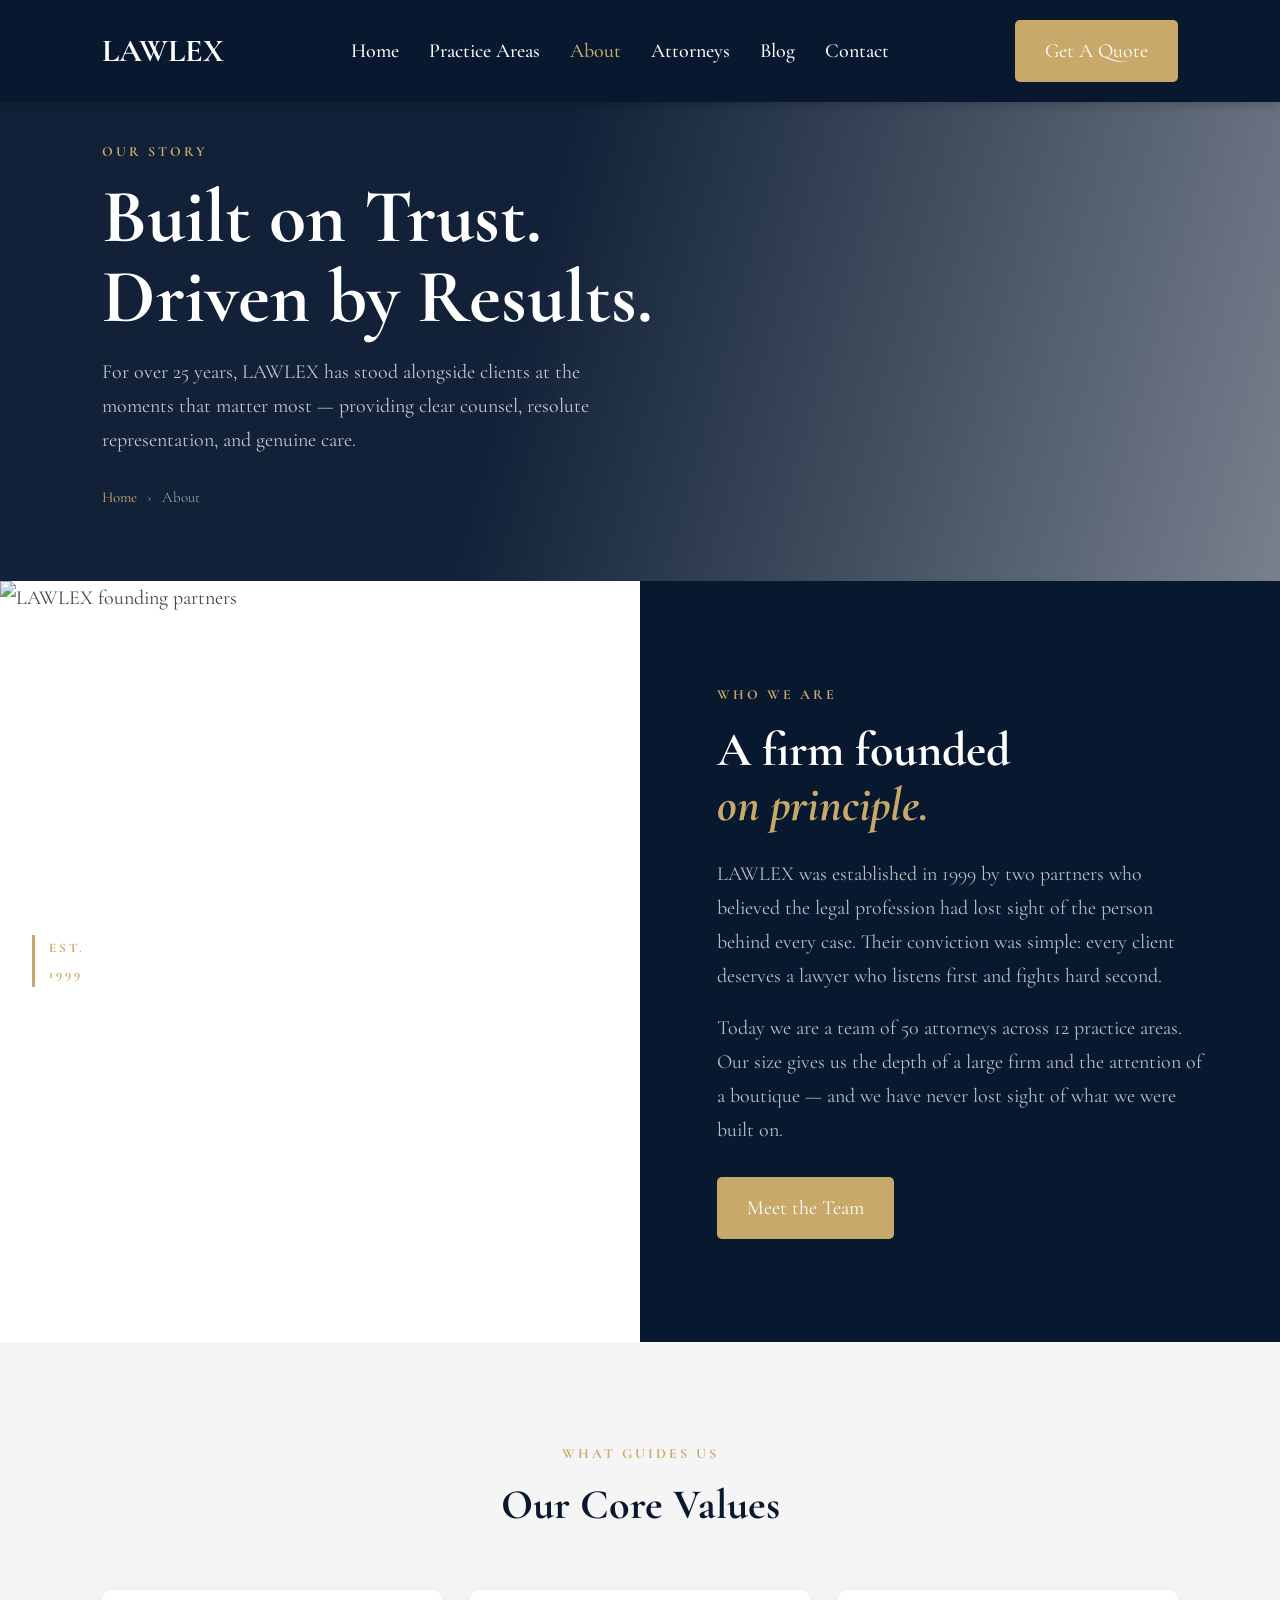
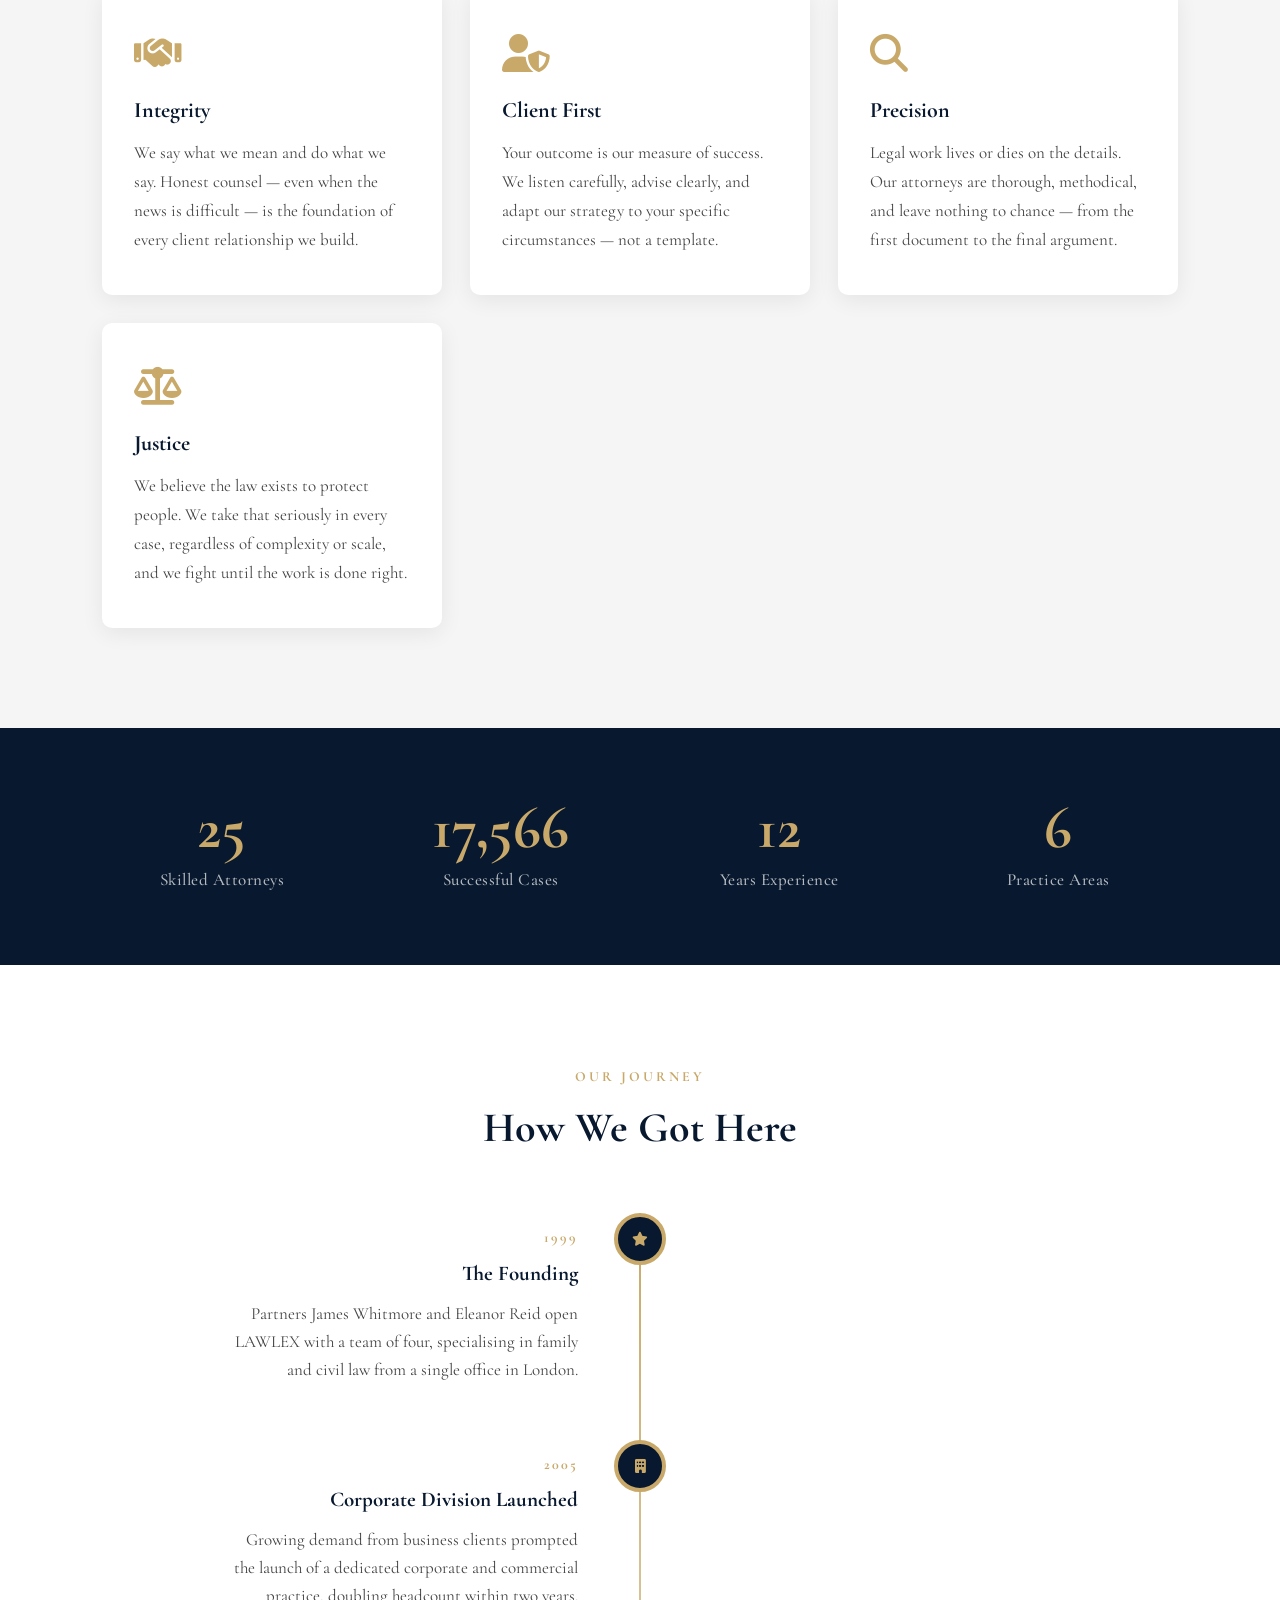
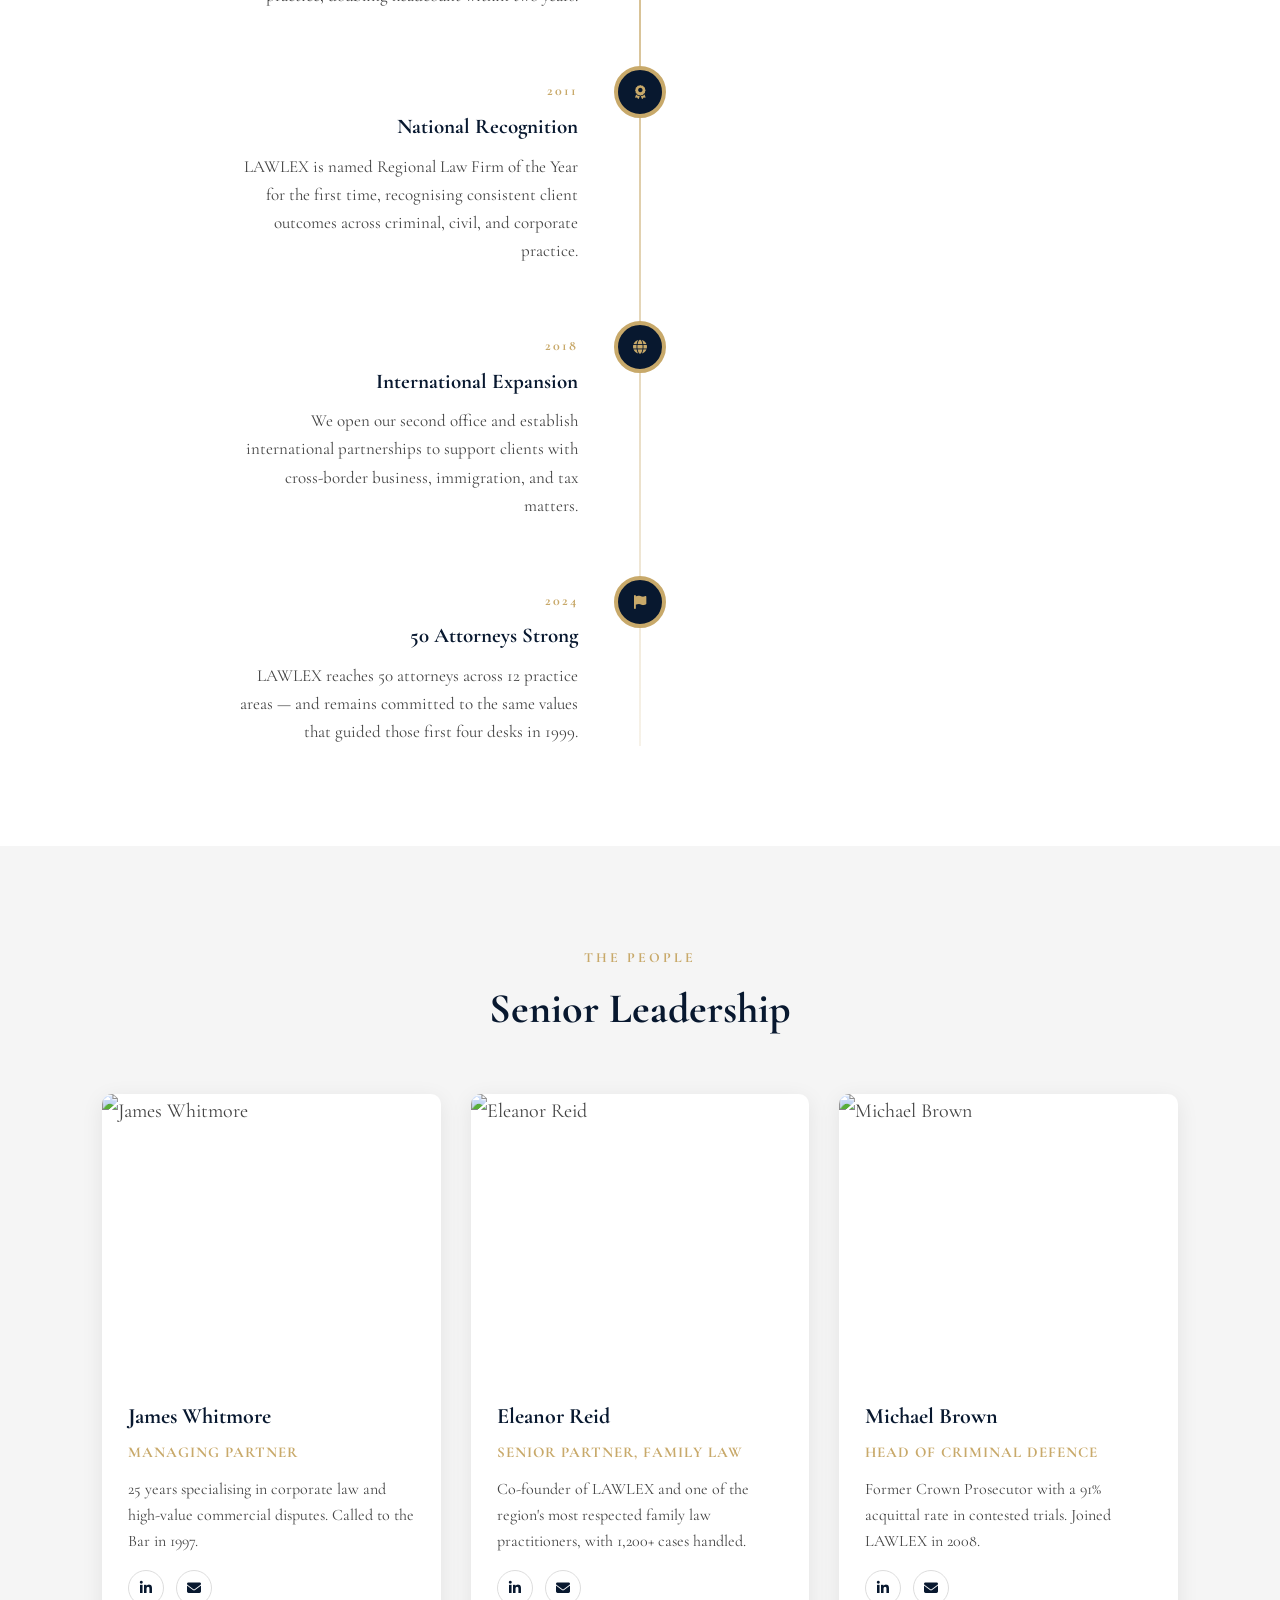
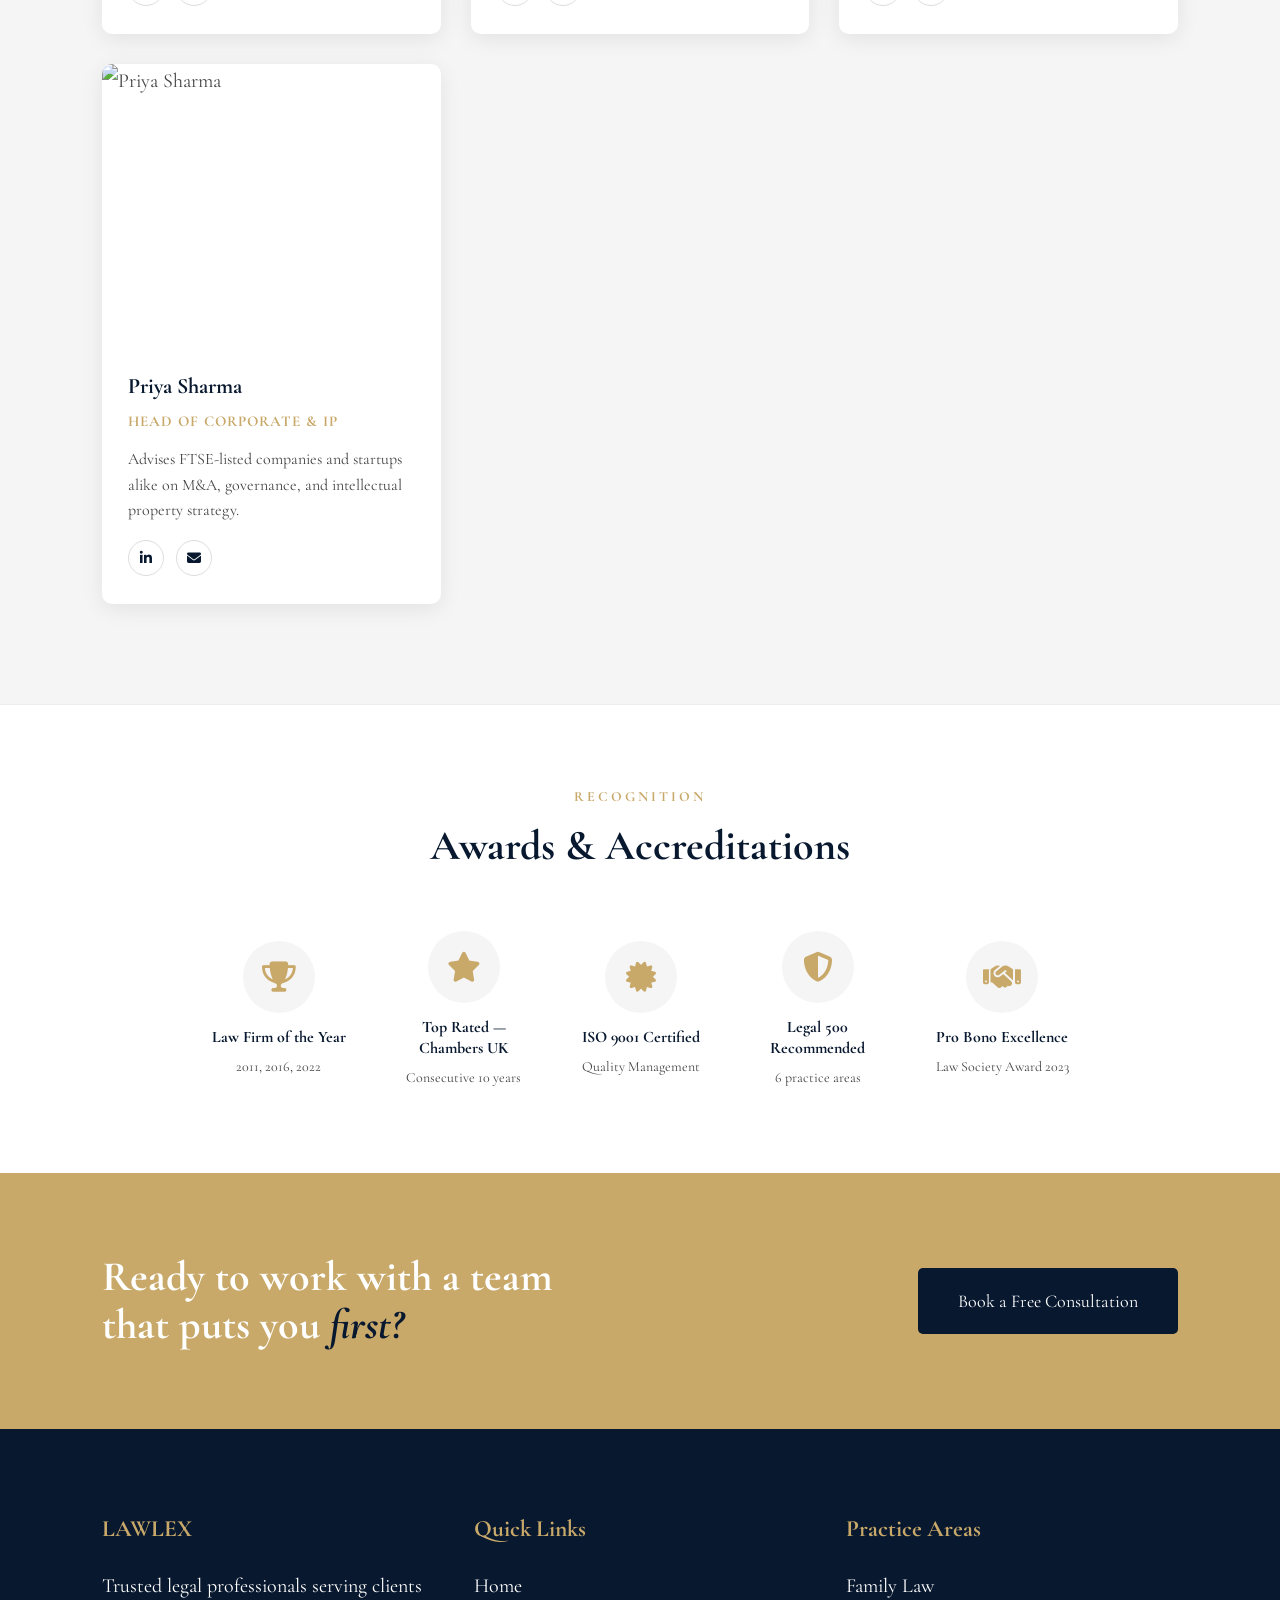
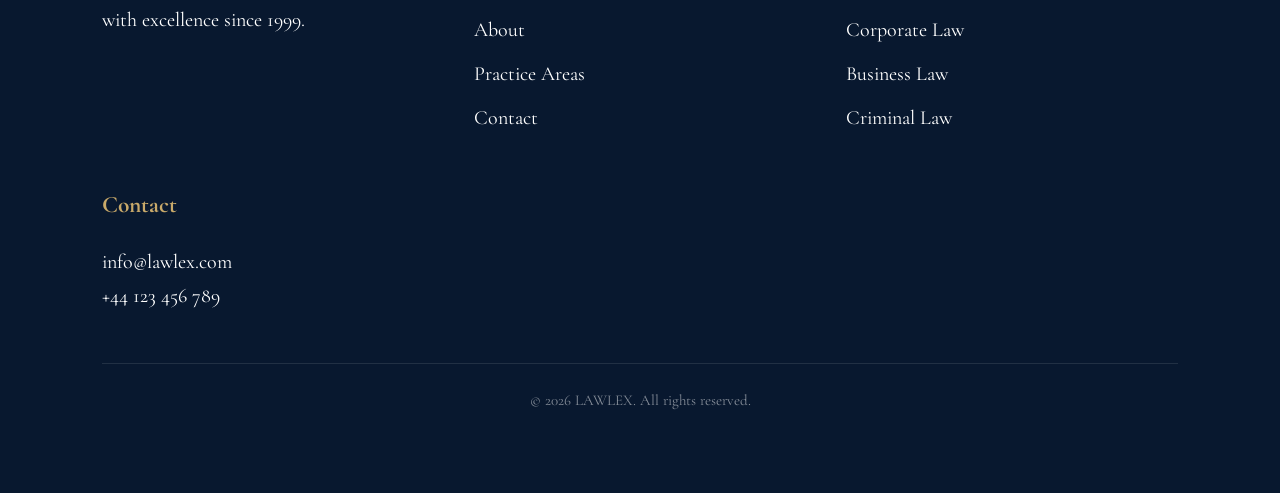
==== about.html @ b6ef8a03 "Add files via upload" ====
<!DOCTYPE html>
<html lang="en">
<head>
<meta charset="UTF-8">
<meta name="viewport" content="width=device-width, initial-scale=1.0">
<title>About Us — LAWLEX</title>
<link rel="stylesheet" href="https://cdnjs.cloudflare.com/ajax/libs/font-awesome/6.5.1/css/all.min.css">
<link href="https://fonts.googleapis.com/css2?family=Cormorant+Garamond:ital,wght@0,400;0,500;0,600;0,700;1,500;1,600;1,700&display=swap" rel="stylesheet">
<style>

/* =========================
ROOT & RESET
========================= */

:root{
--primary:#08182f;
--secondary:#c8a96a;
--white:#ffffff;
--light:#f5f5f5;
--text:#444;
--transition:.3s ease;
}

*{ margin:0; padding:0; box-sizing:border-box; }
html{ scroll-behavior:smooth; }

body{
font-family:'Cormorant Garamond',serif;
line-height:1.7;
color:var(--text);
overflow-x:hidden;
font-size:20px;
}

img{ width:100%; display:block; }
a{ text-decoration:none; }
ul{ list-style:none; }

/* =========================
BUTTON
========================= */

.btn{
display:inline-block;
padding:14px 30px;
background:var(--secondary);
color:white;
border:none;
border-radius:5px;
cursor:pointer;
font:inherit;
transition:var(--transition);
white-space:nowrap;
}
.btn:hover{ background:var(--primary); }

/* =========================
NAVBAR
========================= */

.navbar{
position:fixed;
top:0; left:0;
width:100%;
padding:20px 8%;
display:flex;
justify-content:space-between;
align-items:center;
z-index:100;
background:var(--primary);
box-shadow:0 2px 10px rgba(0,0,0,.2);
transition:padding var(--transition);
}

.logo{ color:white; font-size:32px; font-weight:700; }

.nav-links{ display:flex; gap:30px; }
.nav-links a{ color:white; font-weight:500; transition:var(--transition); }
.nav-links a:hover,
.nav-links a.active{ color:var(--secondary); }

.menu-btn{
display:none;
width:44px; height:44px;
border:1px solid rgba(255,255,255,.35);
border-radius:6px;
background:rgba(255,255,255,.08);
color:var(--white);
cursor:pointer;
font-size:0;
transition:var(--transition);
}
.menu-btn::before{
content:"\f0c9";
font-family:"Font Awesome 6 Free";
font-size:22px; font-weight:900;
}
.menu-btn:hover{ background:var(--secondary); border-color:var(--secondary); }

/* =========================
PAGE HERO
========================= */

.page-hero{
min-height:56vh;
background:
  linear-gradient(105deg, rgba(8,24,47,.96) 42%, rgba(8,24,47,.55) 100%),
  url('https://images.unsplash.com/photo-1505663912202-ac22d4cb3707?auto=format&fit=crop&w=1800&q=80')
  center/cover no-repeat;
display:flex;
align-items:flex-end;
padding:140px 8% 70px;
}

.page-hero-content{ color:white; max-width:680px; }

.kicker{
display:block;
color:var(--secondary);
letter-spacing:3px;
font-weight:700;
font-size:14px;
text-transform:uppercase;
margin-bottom:14px;
}

.page-hero-content h1{
font-size:clamp(44px,7vw,76px);
line-height:1.05;
margin-bottom:18px;
}

.page-hero-content p{
font-size:clamp(17px,2vw,20px);
color:rgba(255,255,255,.75);
max-width:520px;
margin-bottom:28px;
}

.breadcrumb{
display:flex; gap:10px; align-items:center;
font-size:15px; color:rgba(255,255,255,.55);
}
.breadcrumb a{ color:var(--secondary); }

/* =========================
FOUNDING STORY — split layout
========================= */

.story{
display:grid;
grid-template-columns:1fr 1fr;
min-height:600px;
}

.story-image{
position:relative;
overflow:hidden;
}

.story-image img{
width:100%;
height:100%;
object-fit:cover;
display:block;
}

/* The signature element: a vertical gold rule + year stamp on the image */
.story-image::after{
content:"EST.\A 1999";
white-space:pre;
position:absolute;
top:50%;
left:32px;
transform:translateY(-50%);
color:var(--secondary);
font-size:13px;
font-weight:700;
letter-spacing:3px;
text-transform:uppercase;
border-left:3px solid var(--secondary);
padding-left:14px;
line-height:2;
}

.story-content{
background:var(--primary);
color:var(--white);
padding:clamp(60px,8vw,110px) clamp(36px,6vw,90px);
display:flex;
flex-direction:column;
justify-content:center;
}

.story-content .kicker{ margin-bottom:16px; }

.story-content h2{
color:var(--white);
font-size:clamp(32px,4vw,48px);
line-height:1.15;
margin-bottom:24px;
}

.story-content h2 em{
display:block;
color:var(--secondary);
font-style:italic;
}

.story-content p{
color:rgba(255,255,255,.72);
font-size:clamp(17px,1.8vw,20px);
margin-bottom:18px;
}

.story-content .btn{
align-self:flex-start;
margin-top:12px;
}

/* =========================
VALUES
========================= */

.values{
padding:100px 8%;
background:var(--light);
}

.section-title{
text-align:center;
margin-bottom:60px;
}

.section-title h2{
font-size:clamp(30px,4vw,42px);
color:var(--primary);
line-height:1.2;
}

.values-grid{
display:grid;
grid-template-columns:repeat(auto-fit,minmax(min(100%,280px),1fr));
gap:28px;
}

.value-card{
background:var(--white);
border-radius:10px;
padding:40px 32px;
box-shadow:0 5px 22px rgba(0,0,0,.07);
border-top:4px solid transparent;
transition:border-color var(--transition), transform var(--transition), box-shadow var(--transition);
}

.value-card:hover{
border-top-color:var(--secondary);
transform:translateY(-6px);
box-shadow:0 14px 36px rgba(0,0,0,.12);
}

.value-card i{
font-size:38px;
color:var(--secondary);
margin-bottom:20px;
}

.value-card h3{
color:var(--primary);
font-size:22px;
margin-bottom:10px;
}

.value-card p{ font-size:17px; }

/* =========================
STATS BAND
========================= */

.stats-band{
background:var(--primary);
padding:70px 8%;
display:grid;
grid-template-columns:repeat(auto-fit,minmax(min(100%,180px),1fr));
gap:40px;
text-align:center;
}

.stat-item h2{
font-size:clamp(42px,5vw,60px);
color:var(--secondary);
line-height:1;
margin-bottom:8px;
}

.stat-item p{
color:rgba(255,255,255,.7);
font-size:17px;
font-weight:500;
letter-spacing:.5px;
}

/* =========================
TIMELINE
========================= */

.timeline-section{
padding:100px 8%;
background:var(--white);
}

.timeline{
position:relative;
max-width:820px;
margin:0 auto;
}

/* vertical rule */
.timeline::before{
content:"";
position:absolute;
left:50%;
top:0; bottom:0;
width:2px;
background:linear-gradient(to bottom, var(--secondary), rgba(200,169,106,.15));
transform:translateX(-50%);
}

.tl-item{
display:grid;
grid-template-columns:1fr 60px 1fr;
align-items:start;
gap:0;
margin-bottom:56px;
}

.tl-item:last-child{ margin-bottom:0; }

.tl-left{ text-align:right; padding-right:32px; padding-top:6px; }
.tl-right{ padding-left:32px; padding-top:6px; }

/* alternate: odd items show content left, even items right */
.tl-item:nth-child(even) .tl-left{ order:3; text-align:left; padding-right:0; padding-left:32px; }
.tl-item:nth-child(even) .tl-dot{ order:2; }
.tl-item:nth-child(even) .tl-right{ order:1; text-align:right; padding-left:0; padding-right:32px; }

.tl-dot{
display:flex;
flex-direction:column;
align-items:center;
gap:0;
}

.tl-circle{
width:52px; height:52px;
border-radius:50%;
background:var(--primary);
border:4px solid var(--secondary);
display:grid;
place-items:center;
color:var(--secondary);
font-size:14px;
font-weight:700;
flex-shrink:0;
}

.tl-year{
display:none; /* shown via content side */
}
/* 
.tl-content{
    
} */

.tl-content .year-label{
display:inline-block;
color:var(--secondary);
font-size:14px;
font-weight:700;
letter-spacing:2px;
margin-bottom:6px;
}

.tl-content h3{
color:var(--primary);
font-size:21px;
margin-bottom:8px;
}

.tl-content p{
font-size:17px;
color:var(--text);
line-height:1.65;
}

/* =========================
TEAM
========================= */

.team-section{
padding:100px 8%;
background:var(--light);
}

.team-grid{
display:grid;
grid-template-columns:repeat(auto-fit,minmax(min(100%,260px),1fr));
gap:30px;
}

.team-card{
background:var(--white);
border-radius:10px;
overflow:hidden;
box-shadow:0 5px 22px rgba(0,0,0,.08);
transition:transform var(--transition), box-shadow var(--transition);
}

.team-card:hover{
transform:translateY(-8px);
box-shadow:0 16px 40px rgba(0,0,0,.14);
}

.team-photo{
position:relative;
overflow:hidden;
height:280px;
}

.team-photo img{
width:100%;
height:100%;
object-fit:cover;
object-position:top;
transition:transform .5s ease;
}

.team-card:hover .team-photo img{
transform:scale(1.04);
}

.team-info{
padding:24px 26px 28px;
}

.team-info h3{
color:var(--primary);
font-size:22px;
margin-bottom:4px;
}

.team-info .role{
color:var(--secondary);
font-size:15px;
font-weight:700;
letter-spacing:1px;
text-transform:uppercase;
margin-bottom:12px;
display:block;
}

.team-info p{
font-size:16px;
color:var(--text);
line-height:1.6;
margin-bottom:16px;
}

.team-socials{
display:flex;
gap:12px;
}

.team-socials a{
width:36px; height:36px;
border-radius:50%;
border:1px solid #ddd;
display:grid;
place-items:center;
color:var(--primary);
font-size:14px;
transition:var(--transition);
}

.team-socials a:hover{
background:var(--secondary);
border-color:var(--secondary);
color:var(--white);
}

/* =========================
AWARDS
========================= */

.awards-section{
padding:80px 8%;
background:var(--white);
border-top:1px solid #eee;
}

.awards-row{
display:flex;
flex-wrap:wrap;
justify-content:center;
align-items:center;
gap:48px;
}

.award-item{
text-align:center;
max-width:140px;
}

.award-icon{
width:72px; height:72px;
border-radius:50%;
background:var(--light);
display:grid;
place-items:center;
margin:0 auto 14px;
}

.award-icon i{
font-size:30px;
color:var(--secondary);
}

.award-item h4{
color:var(--primary);
font-size:16px;
font-weight:700;
line-height:1.3;
}

.award-item small{
color:var(--text);
font-size:14px;
}

/* =========================
CTA BAND
========================= */

.cta-band{
background:var(--secondary);
padding:80px 8%;
display:grid;
grid-template-columns:1fr auto;
gap:40px;
align-items:center;
}

.cta-band h2{
color:var(--white);
font-size:clamp(26px,4vw,42px);
line-height:1.15;
}

.cta-band h2 em{
font-style:italic;
color:var(--primary);
}

.cta-band .btn{
background:var(--primary);
padding:18px 40px;
font-size:18px;
}
.cta-band .btn:hover{ background:rgba(8,24,47,.8); }

/* =========================
FOOTER
========================= */

footer{
background:var(--primary);
color:white;
padding:80px 8%;
}

.footer-container{
display:grid;
grid-template-columns:repeat(auto-fit,minmax(250px,1fr));
gap:40px;
}

.footer-container h3{ margin-bottom:20px; color:var(--secondary); }
.footer-container ul li{ margin-bottom:10px; }
.footer-container a{ color:white; }
.footer-container a:hover{ color:var(--secondary); }

.footer-bottom{
border-top:1px solid rgba(255,255,255,.1);
margin-top:50px; padding-top:24px;
text-align:center;
font-size:15px;
color:rgba(255,255,255,.5);
}

/* =========================
RESPONSIVE
========================= */

@media(max-width:900px){

.story{
  grid-template-columns:1fr;
}

.story-image{
  min-height:380px;
}

.tl-item{
  grid-template-columns:40px 1fr;
  gap:0;
}

.timeline::before{
  left:20px;
  transform:none;
}

.tl-left{ display:none; }
.tl-item:nth-child(even) .tl-left{ display:none; }
.tl-item:nth-child(even) .tl-right{ order:3; text-align:left; padding-left:24px; padding-right:0; }
.tl-item:nth-child(even) .tl-dot{ order:1; }
.tl-right{ padding-left:24px; }

.cta-band{
  grid-template-columns:1fr;
  text-align:center;
}

}

@media(max-width:768px){

.menu-btn{ display:block; }
.nav-links{
  display:none;
  width:100%;
  margin-top:8px;
  padding:18px;
  flex-direction:column;
  gap:14px;
  background:rgba(8,24,47,.96);
  border-radius:8px;
}
.nav-links.active{ display:flex; }
.navbar{
  flex-wrap:wrap;
  padding:16px 20px;
  position:fixed;
}
.navbar > .btn{ display:none; }
.menu-btn{
  position:absolute;
  top:14px; right:20px;
}

.awards-row{ gap:30px; }

}

@media(max-width:560px){

.story-content{ padding:50px 24px; }
.stats-band{ gap:28px; }

}

@media(prefers-reduced-motion:reduce){
*,*::before,*::after{
  animation-duration:.01ms !important;
  transition-duration:.01ms !important;
}
}

</style>
</head>
<body>

<!-- ===================== NAVBAR ===================== -->
<nav class="navbar">
  <a href="index.html" class="logo">LAWLEX</a>
  <ul class="nav-links">
    <li><a href="index.html">Home</a></li>
    <li><a href="attorneys.html">Practice Areas</a></li>
    <li><a href="about.html" class="active">About</a></li>
    <li><a href="attorneys.html">Attorneys</a></li>
    <li><a href="blog.html">Blog</a></li>
    <li><a href="contact.html">Contact</a></li>
  </ul>
  <a href="#" class="btn">Get A Quote</a>
  <button class="menu-btn" aria-label="Toggle navigation" aria-expanded="false"></button>
</nav>

<!-- ===================== PAGE HERO ===================== -->
<section class="page-hero">
  <div class="page-hero-content">
    <span class="kicker">Our Story</span>
    <h1>Built on Trust.<br>Driven by Results.</h1>
    <p>For over 25 years, LAWLEX has stood alongside clients at the moments that matter most — providing clear counsel, resolute representation, and genuine care.</p>
    <nav class="breadcrumb" aria-label="Breadcrumb">
      <a href="index.html">Home</a>
      <span>›</span>
      <span>About</span>
    </nav>
  </div>
</section>

<!-- ===================== FOUNDING STORY ===================== -->
<div class="story">
  <div class="story-image">
    <img src="https://images.unsplash.com/photo-1521791055366-0d553872125f?auto=format&fit=crop&w=1000&q=80" alt="LAWLEX founding partners">
  </div>
  <div class="story-content">
    <span class="kicker">Who We Are</span>
    <h2>A firm founded<br><em>on principle.</em></h2>
    <p>LAWLEX was established in 1999 by two partners who believed the legal profession had lost sight of the person behind every case. Their conviction was simple: every client deserves a lawyer who listens first and fights hard second.</p>
    <p>Today we are a team of 50 attorneys across 12 practice areas. Our size gives us the depth of a large firm and the attention of a boutique — and we have never lost sight of what we were built on.</p>
    <a href="#" class="btn">Meet the Team</a>
  </div>
</div>

<!-- ===================== VALUES ===================== -->
<section class="values">
  <div class="section-title">
    <span class="kicker">What Guides Us</span>
    <h2>Our Core Values</h2>
  </div>
  <div class="values-grid">

    <div class="value-card">
      <i class="fa-solid fa-handshake"></i>
      <h3>Integrity</h3>
      <p>We say what we mean and do what we say. Honest counsel — even when the news is difficult — is the foundation of every client relationship we build.</p>
    </div>

    <div class="value-card">
      <i class="fa-solid fa-user-shield"></i>
      <h3>Client First</h3>
      <p>Your outcome is our measure of success. We listen carefully, advise clearly, and adapt our strategy to your specific circumstances — not a template.</p>
    </div>

    <div class="value-card">
      <i class="fa-solid fa-magnifying-glass"></i>
      <h3>Precision</h3>
      <p>Legal work lives or dies on the details. Our attorneys are thorough, methodical, and leave nothing to chance — from the first document to the final argument.</p>
    </div>

    <div class="value-card">
      <i class="fa-solid fa-scale-balanced"></i>
      <h3>Justice</h3>
      <p>We believe the law exists to protect people. We take that seriously in every case, regardless of complexity or scale, and we fight until the work is done right.</p>
    </div>

  </div>
</section>

<!-- ===================== STATS ===================== -->
<div class="stats-band">
  <div class="stat-item">
    <h2 class="counter" data-target="50">0</h2>
    <p>Skilled Attorneys</p>
  </div>
  <div class="stat-item">
    <h2 class="counter" data-target="34000">0</h2>
    <p>Successful Cases</p>
  </div>
  <div class="stat-item">
    <h2 class="counter" data-target="25">0</h2>
    <p>Years Experience</p>
  </div>
  <div class="stat-item">
    <h2 class="counter" data-target="12">0</h2>
    <p>Practice Areas</p>
  </div>
</div>

<!-- ===================== TIMELINE ===================== -->
<section class="timeline-section">
  <div class="section-title">
    <span class="kicker">Our Journey</span>
    <h2>How We Got Here</h2>
  </div>
  <div class="timeline">

    <div class="tl-item">
      <div class="tl-left">
        <div class="tl-content">
          <span class="year-label">1999</span>
          <h3>The Founding</h3>
          <p>Partners James Whitmore and Eleanor Reid open LAWLEX with a team of four, specialising in family and civil law from a single office in London.</p>
        </div>
      </div>
      <div class="tl-dot"><div class="tl-circle"><i class="fa-solid fa-star"></i></div></div>
      <div class="tl-right"></div>
    </div>

    <div class="tl-item">
      <div class="tl-left"></div>
      <div class="tl-dot"><div class="tl-circle"><i class="fa-solid fa-building"></i></div></div>
      <div class="tl-right">
        <div class="tl-content">
          <span class="year-label">2005</span>
          <h3>Corporate Division Launched</h3>
          <p>Growing demand from business clients prompted the launch of a dedicated corporate and commercial practice, doubling headcount within two years.</p>
        </div>
      </div>
    </div>

    <div class="tl-item">
      <div class="tl-left">
        <div class="tl-content">
          <span class="year-label">2011</span>
          <h3>National Recognition</h3>
          <p>LAWLEX is named Regional Law Firm of the Year for the first time, recognising consistent client outcomes across criminal, civil, and corporate practice.</p>
        </div>
      </div>
      <div class="tl-dot"><div class="tl-circle"><i class="fa-solid fa-award"></i></div></div>
      <div class="tl-right"></div>
    </div>

    <div class="tl-item">
      <div class="tl-left"></div>
      <div class="tl-dot"><div class="tl-circle"><i class="fa-solid fa-globe"></i></div></div>
      <div class="tl-right">
        <div class="tl-content">
          <span class="year-label">2018</span>
          <h3>International Expansion</h3>
          <p>We open our second office and establish international partnerships to support clients with cross-border business, immigration, and tax matters.</p>
        </div>
      </div>
    </div>

    <div class="tl-item">
      <div class="tl-left">
        <div class="tl-content">
          <span class="year-label">2024</span>
          <h3>50 Attorneys Strong</h3>
          <p>LAWLEX reaches 50 attorneys across 12 practice areas — and remains committed to the same values that guided those first four desks in 1999.</p>
        </div>
      </div>
      <div class="tl-dot"><div class="tl-circle"><i class="fa-solid fa-flag"></i></div></div>
      <div class="tl-right"></div>
    </div>

  </div>
</section>

<!-- ===================== TEAM ===================== -->
<section class="team-section">
  <div class="section-title">
    <span class="kicker">The People</span>
    <h2>Senior Leadership</h2>
  </div>
  <div class="team-grid">

    <div class="team-card">
      <div class="team-photo">
        <img src="https://images.unsplash.com/photo-1560250097-0b93528c311a?auto=format&fit=crop&w=600&q=80" alt="James Whitmore">
      </div>
      <div class="team-info">
        <h3>James Whitmore</h3>
        <span class="role">Managing Partner</span>
        <p>25 years specialising in corporate law and high-value commercial disputes. Called to the Bar in 1997.</p>
        <div class="team-socials">
          <a href="#" aria-label="LinkedIn"><i class="fa-brands fa-linkedin-in"></i></a>
          <a href="#" aria-label="Email"><i class="fa-solid fa-envelope"></i></a>
        </div>
      </div>
    </div>

    <div class="team-card">
      <div class="team-photo">
        <img src="https://images.unsplash.com/photo-1494790108377-be9c29b29330?auto=format&fit=crop&w=600&q=80" alt="Eleanor Reid">
      </div>
      <div class="team-info">
        <h3>Eleanor Reid</h3>
        <span class="role">Senior Partner, Family Law</span>
        <p>Co-founder of LAWLEX and one of the region's most respected family law practitioners, with 1,200+ cases handled.</p>
        <div class="team-socials">
          <a href="#" aria-label="LinkedIn"><i class="fa-brands fa-linkedin-in"></i></a>
          <a href="#" aria-label="Email"><i class="fa-solid fa-envelope"></i></a>
        </div>
      </div>
    </div>

    <div class="team-card">
      <div class="team-photo">
        <img src="https://images.unsplash.com/photo-1500648767791-00dcc994a43e?auto=format&fit=crop&w=600&q=80" alt="Michael Brown">
      </div>
      <div class="team-info">
        <h3>Michael Brown</h3>
        <span class="role">Head of Criminal Defence</span>
        <p>Former Crown Prosecutor with a 91% acquittal rate in contested trials. Joined LAWLEX in 2008.</p>
        <div class="team-socials">
          <a href="#" aria-label="LinkedIn"><i class="fa-brands fa-linkedin-in"></i></a>
          <a href="#" aria-label="Email"><i class="fa-solid fa-envelope"></i></a>
        </div>
      </div>
    </div>

    <div class="team-card">
      <div class="team-photo">
        <img src="https://images.unsplash.com/photo-1573497019940-1c28c88b4f3e?auto=format&fit=crop&w=600&q=80" alt="Priya Sharma">
      </div>
      <div class="team-info">
        <h3>Priya Sharma</h3>
        <span class="role">Head of Corporate & IP</span>
        <p>Advises FTSE-listed companies and startups alike on M&A, governance, and intellectual property strategy.</p>
        <div class="team-socials">
          <a href="#" aria-label="LinkedIn"><i class="fa-brands fa-linkedin-in"></i></a>
          <a href="#" aria-label="Email"><i class="fa-solid fa-envelope"></i></a>
        </div>
      </div>
    </div>

  </div>
</section>

<!-- ===================== AWARDS ===================== -->
<section class="awards-section">
  <div class="section-title">
    <span class="kicker" style="display:block;color:var(--secondary);letter-spacing:3px;font-weight:700;font-size:14px;text-transform:uppercase;margin-bottom:12px;">Recognition</span>
    <h2>Awards & Accreditations</h2>
  </div>
  <div class="awards-row">

    <div class="award-item">
      <div class="award-icon"><i class="fa-solid fa-trophy"></i></div>
      <h4>Law Firm of the Year</h4>
      <small>2011, 2016, 2022</small>
    </div>

    <div class="award-item">
      <div class="award-icon"><i class="fa-solid fa-star"></i></div>
      <h4>Top Rated — Chambers UK</h4>
      <small>Consecutive 10 years</small>
    </div>

    <div class="award-item">
      <div class="award-icon"><i class="fa-solid fa-certificate"></i></div>
      <h4>ISO 9001 Certified</h4>
      <small>Quality Management</small>
    </div>

    <div class="award-item">
      <div class="award-icon"><i class="fa-solid fa-shield-halved"></i></div>
      <h4>Legal 500 Recommended</h4>
      <small>6 practice areas</small>
    </div>

    <div class="award-item">
      <div class="award-icon"><i class="fa-solid fa-handshake"></i></div>
      <h4>Pro Bono Excellence</h4>
      <small>Law Society Award 2023</small>
    </div>

  </div>
</section>

<!-- ===================== CTA ===================== -->
<div class="cta-band">
  <h2>Ready to work with a team<br>that puts you <em>first?</em></h2>
  <a href="#" class="btn">Book a Free Consultation</a>
</div>

<!-- ===================== FOOTER ===================== -->
<footer>
  <div class="footer-container">
    <div>
      <h3>LAWLEX</h3>
      <p>Trusted legal professionals serving clients with excellence since 1999.</p>
    </div>
    <div>
      <h3>Quick Links</h3>
      <ul>
        <li><a href="index.html">Home</a></li>
        <li><a href="about.html">About</a></li>
        <li><a href="practice-areas.html">Practice Areas</a></li>
        <li><a href="#">Contact</a></li>
      </ul>
    </div>
    <div>
      <h3>Practice Areas</h3>
      <ul>
        <li>Family Law</li>
        <li>Corporate Law</li>
        <li>Business Law</li>
        <li>Criminal Law</li>
      </ul>
    </div>
    <div>
      <h3>Contact</h3>
      <p>info@lawlex.com</p>
      <p>+44 123 456 789</p>
    </div>
  </div>
  <div class="footer-bottom">&copy; 2026 LAWLEX. All rights reserved.</div>
</footer>

<!-- ===================== SCRIPT ===================== -->
<script>

/* --- NAVBAR MOBILE --- */
const menuBtn = document.querySelector(".menu-btn");
const navLinks = document.querySelector(".nav-links");

if(menuBtn){
  menuBtn.addEventListener("click", () => {
    navLinks.classList.toggle("active");
    menuBtn.setAttribute("aria-expanded", navLinks.classList.contains("active"));
  });
}

/* --- COUNTER ANIMATION --- */
const counters = document.querySelectorAll(".counter");
let counted = false;

const runCounters = () => {
  if(counted) return;
  const band = document.querySelector(".stats-band");
  if(!band) return;
  const rect = band.getBoundingClientRect();
  if(rect.top < window.innerHeight - 80){
    counted = true;
    counters.forEach(counter => {
      const target = +counter.dataset.target;
      let count = 0;
      const speed = target / 120;
      const update = () => {
        if(count < target){
          count += speed;
          counter.innerText = Math.floor(count).toLocaleString();
          requestAnimationFrame(update);
        } else {
          counter.innerText = target.toLocaleString();
        }
      };
      update();
    });
  }
};

window.addEventListener("scroll", runCounters);
runCounters();

/* --- SCROLL REVEAL --- */
const reveals = document.querySelectorAll(
  ".value-card, .team-card, .award-item, .tl-item"
);

const style = document.createElement("style");
style.textContent = `
  .reveal-item { opacity:0; transform:translateY(24px); transition:opacity .6s ease, transform .6s ease; }
  .reveal-item.in { opacity:1; transform:translateY(0); }
`;
document.head.appendChild(style);

if("IntersectionObserver" in window){
  const obs = new IntersectionObserver(entries => {
    entries.forEach(e => {
      if(e.isIntersecting){
        e.target.classList.add("in");
        obs.unobserve(e.target);
      }
    });
  }, { threshold:0.1 });

  reveals.forEach((el, i) => {
    el.classList.add("reveal-item");
    el.style.transitionDelay = (i % 4) * 80 + "ms";
    obs.observe(el);
  });
}

</script>
</body>
</html>
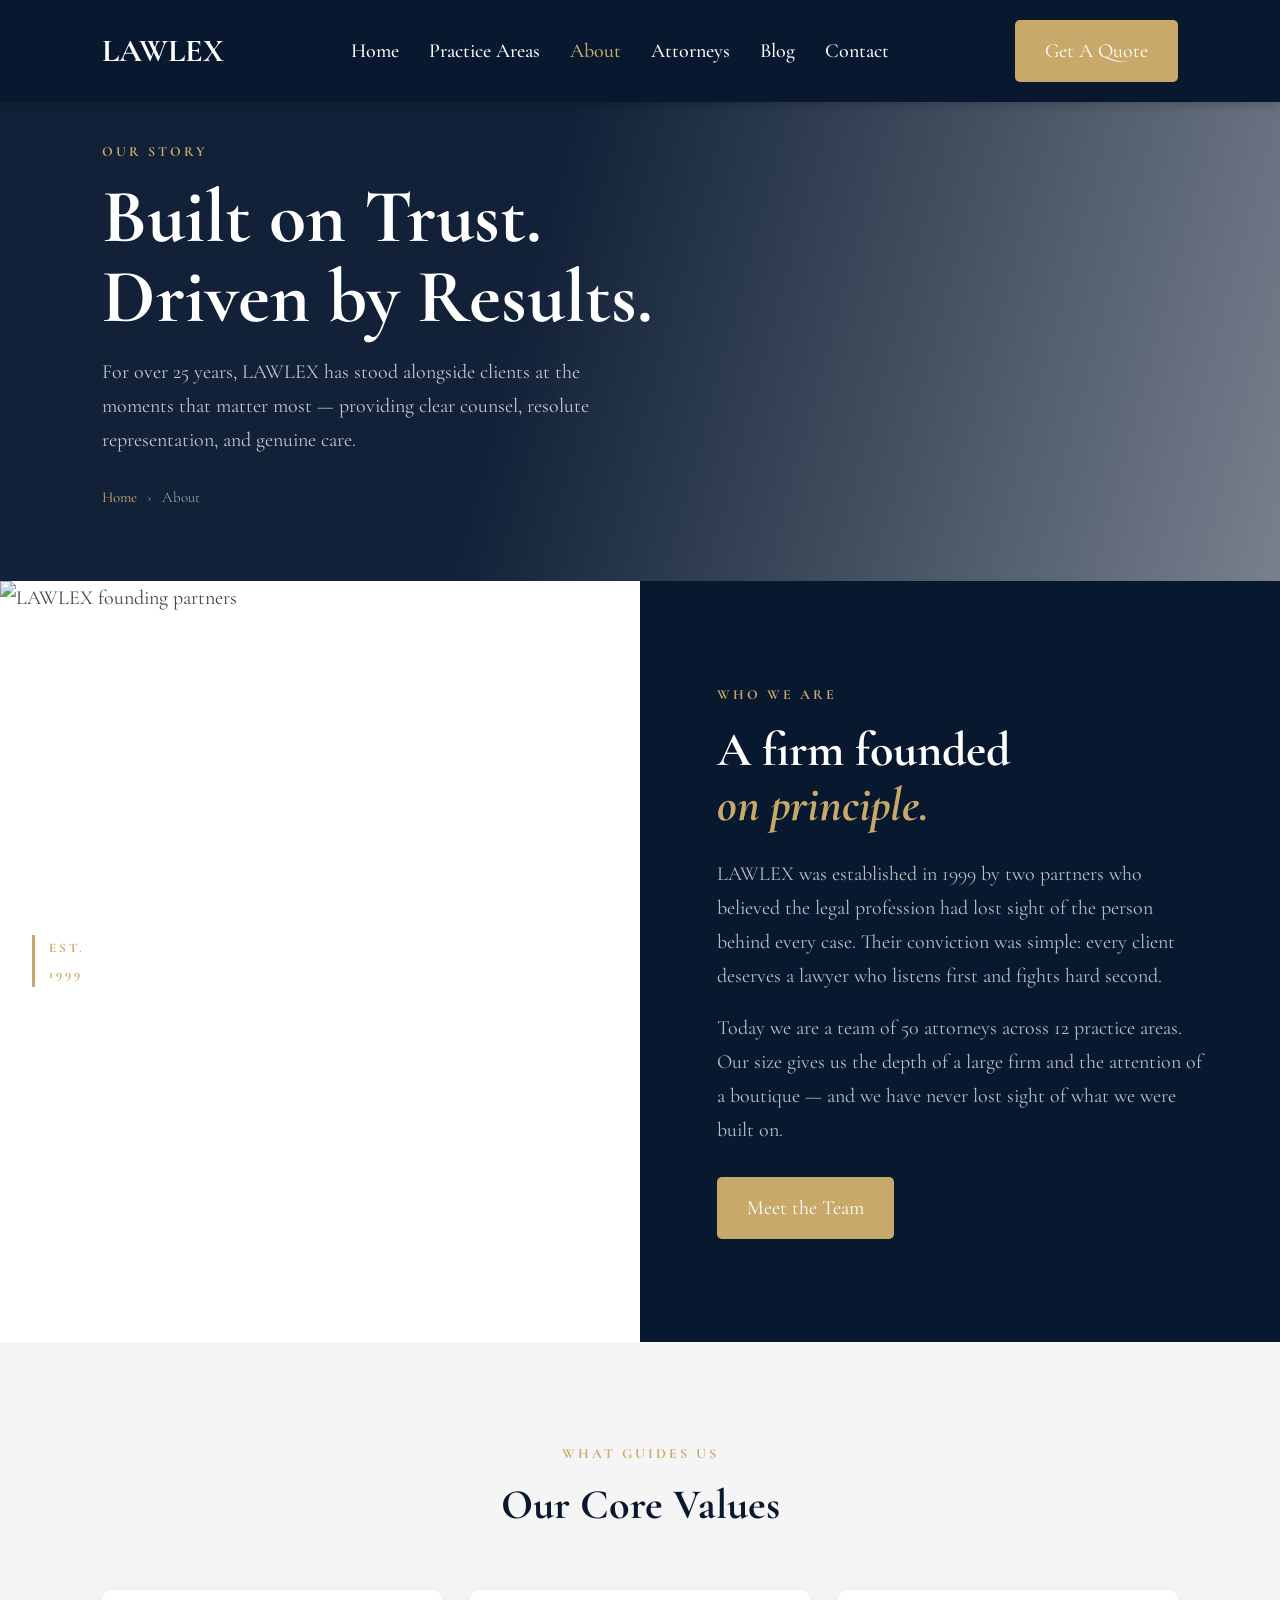
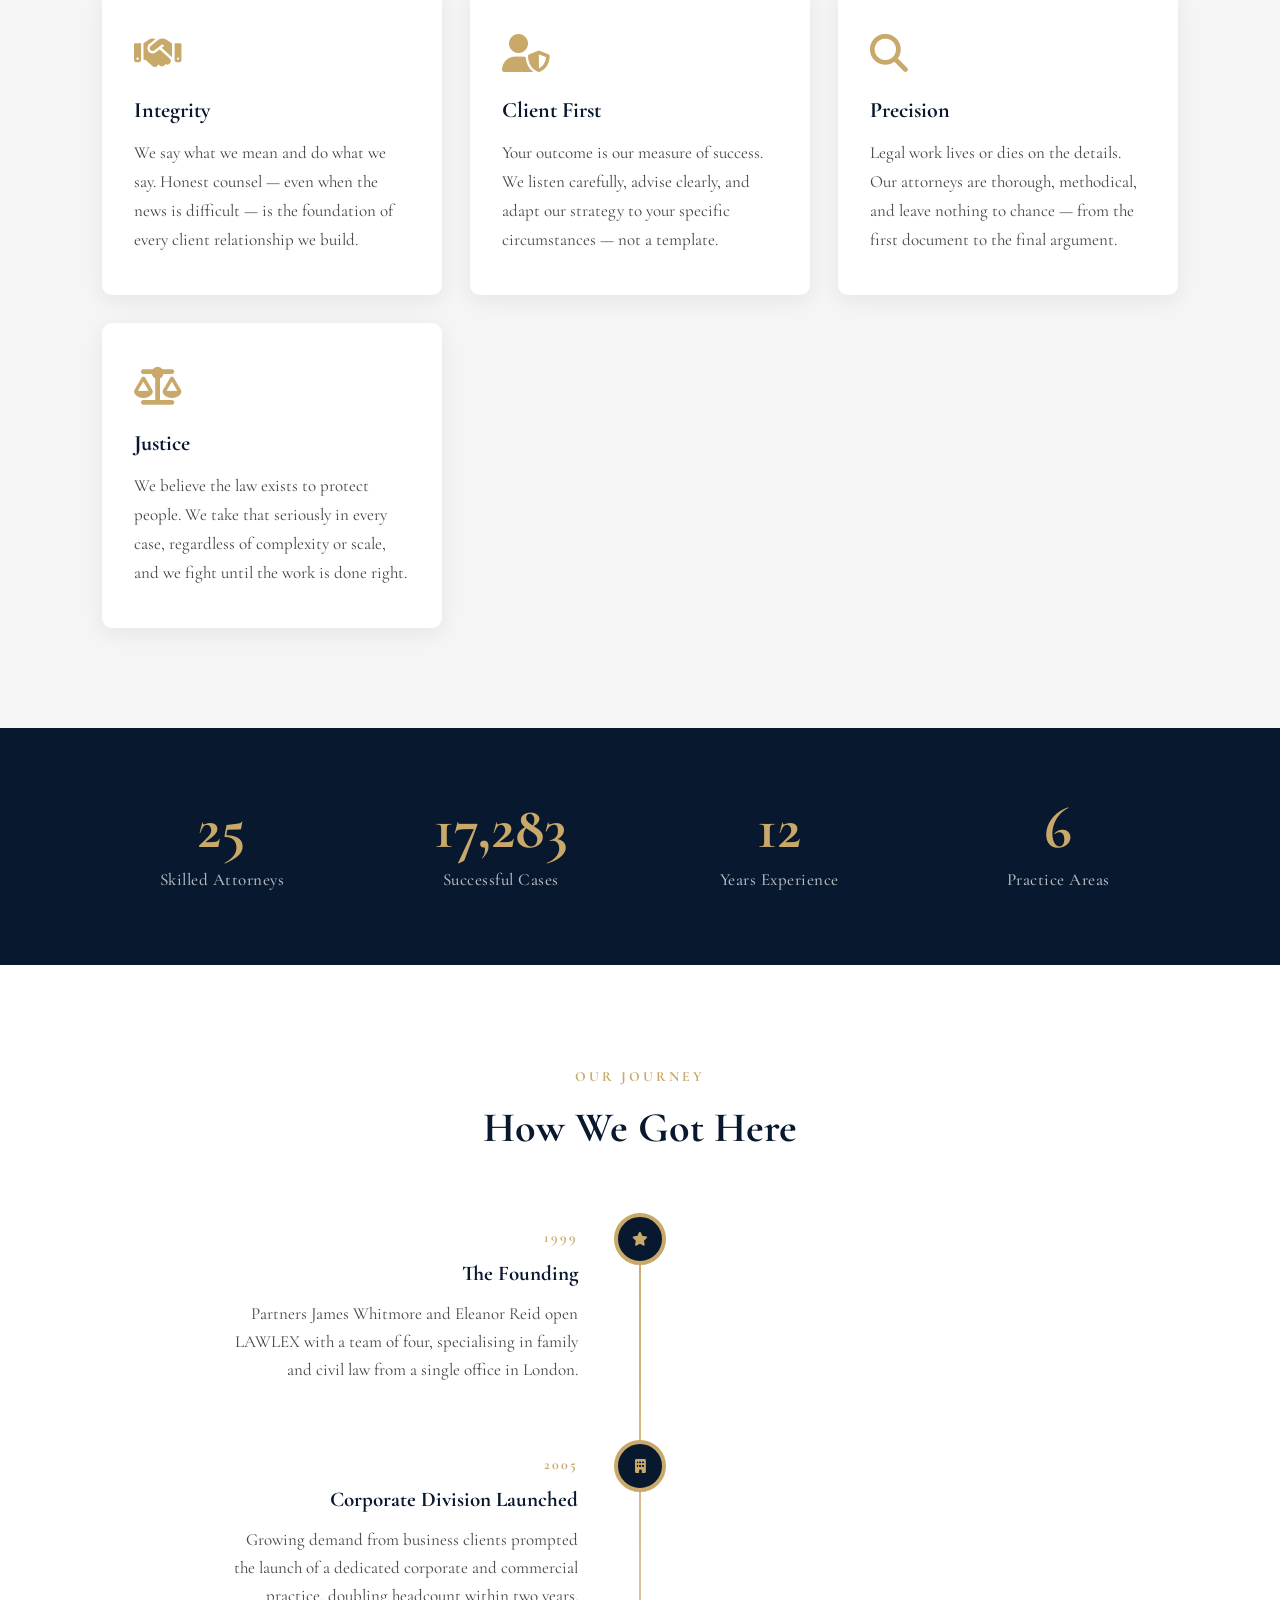
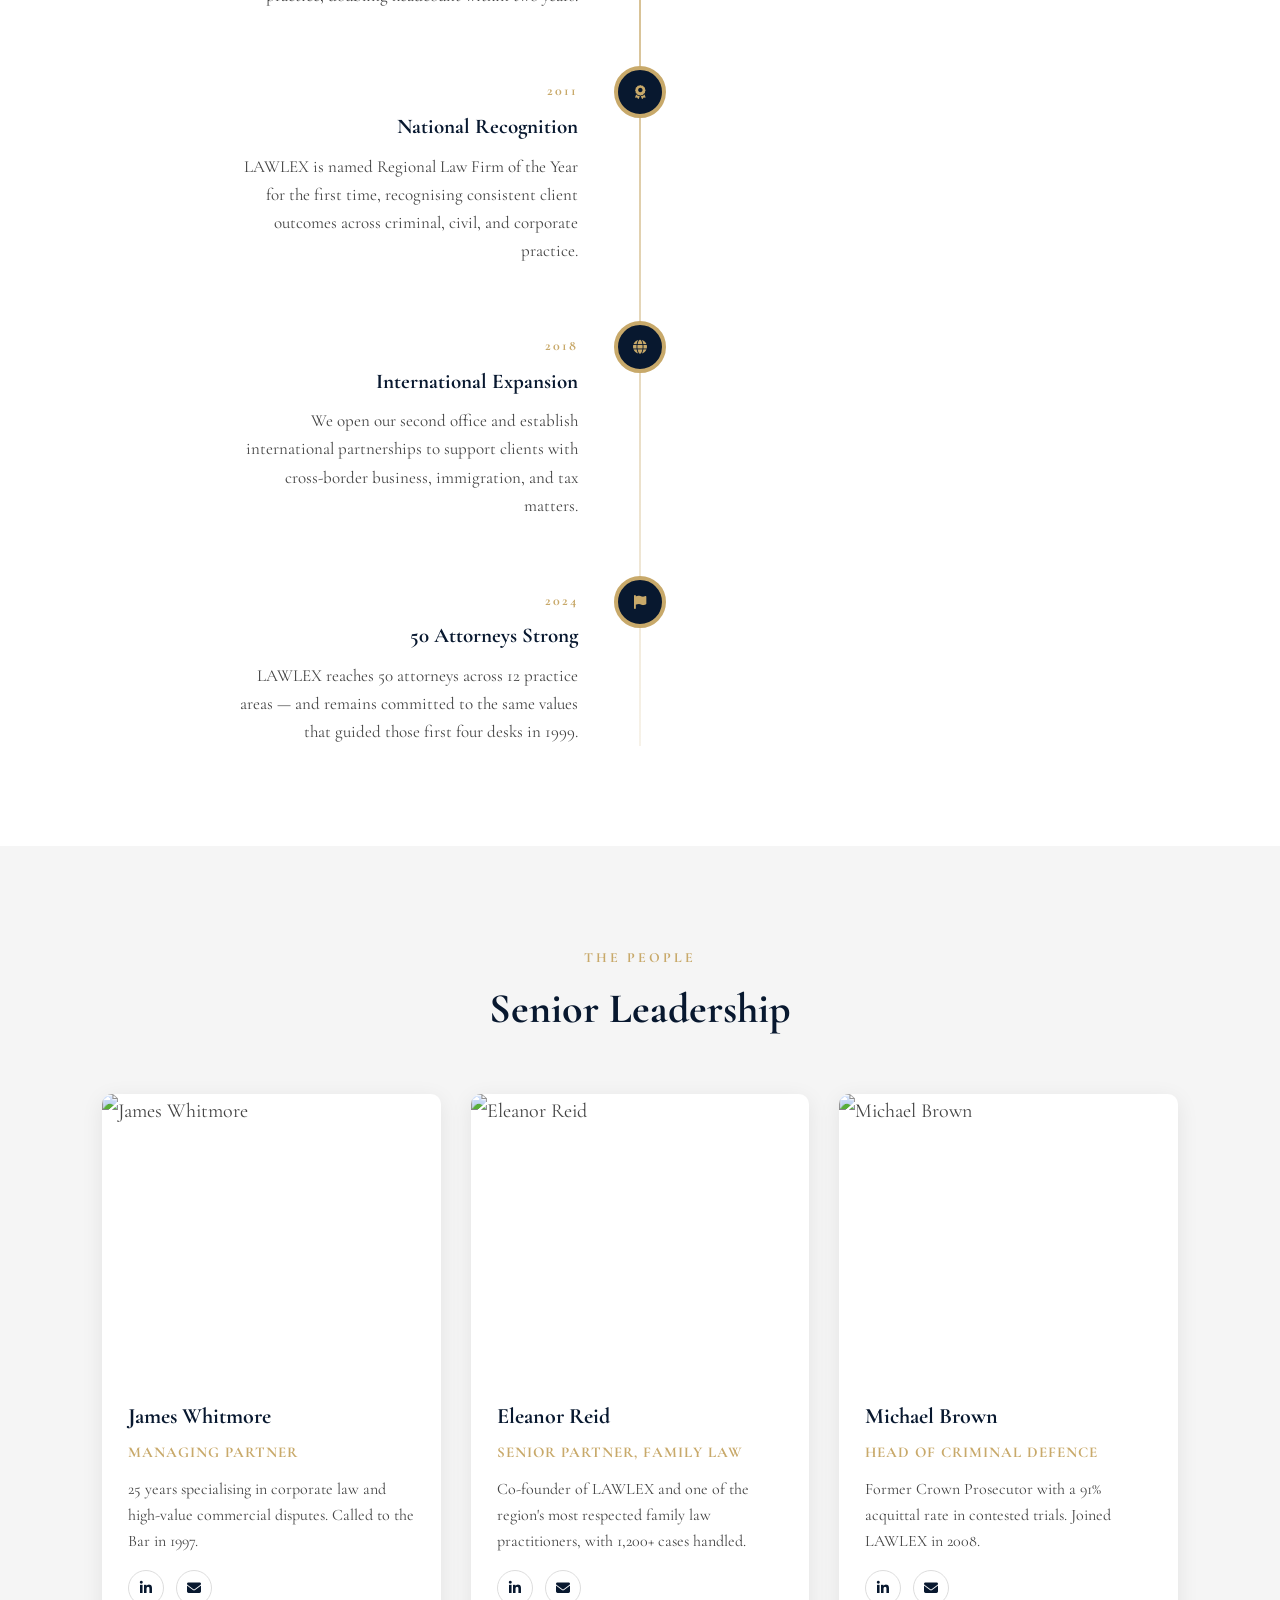
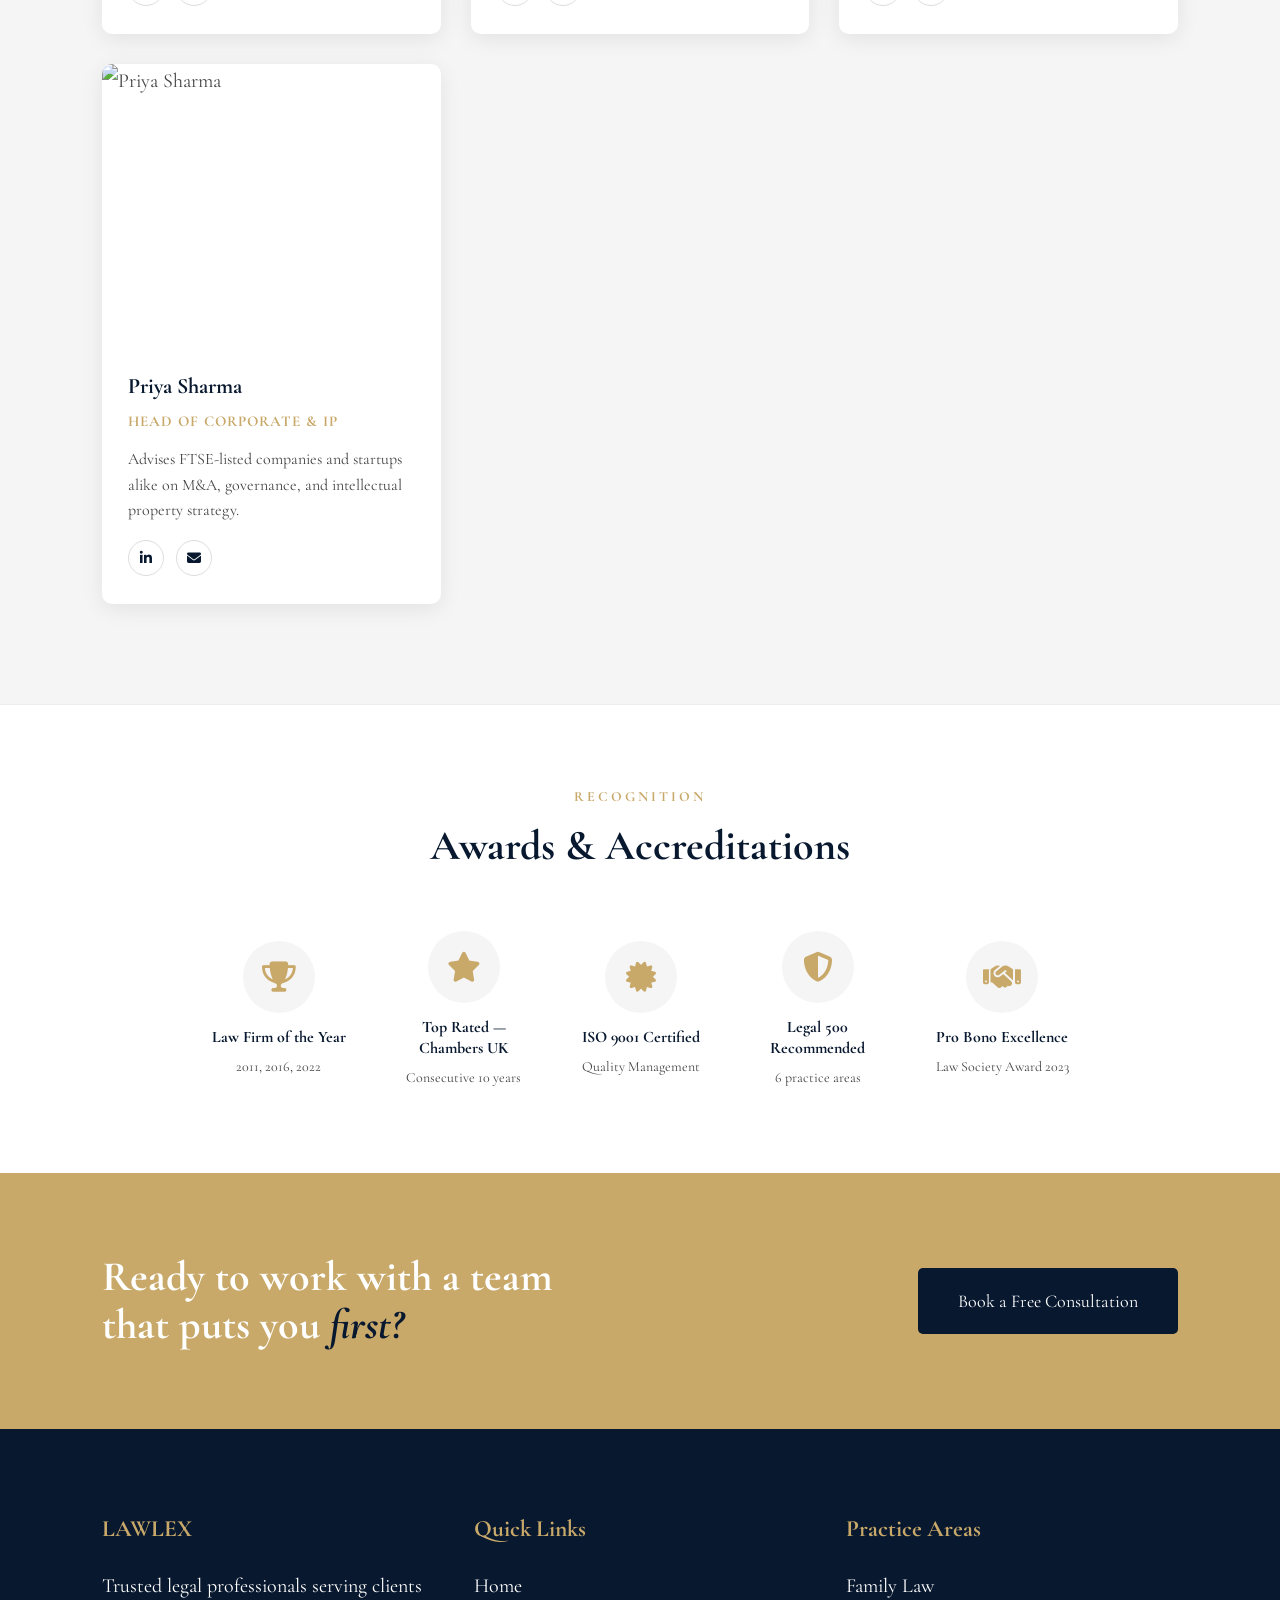
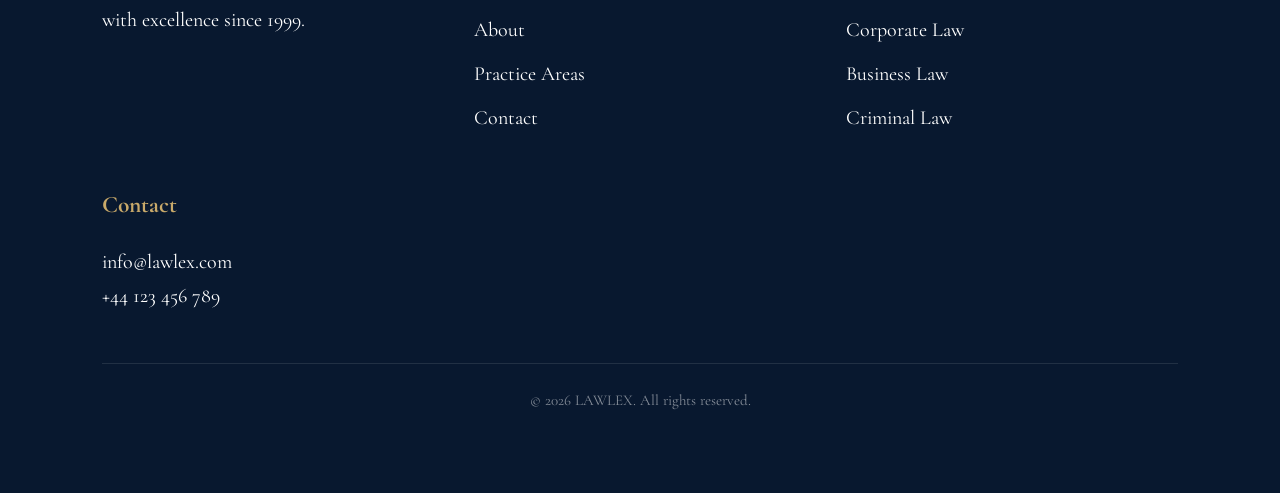
==== commit cf28191c: "Add files via upload" ====
--- a/about.html
+++ b/about.html
@@ -690,7 +690,7 @@
     <li><a href="about.html" class="active">About</a></li>
     <li><a href="attorneys.html">Attorneys</a></li>
     <li><a href="blog.html">Blog</a></li>
-    <li><a href="contact.html">Contact</a></li>
+    <li><a href="#">Contact</a></li>
   </ul>
   <a href="#" class="btn">Get A Quote</a>
   <button class="menu-btn" aria-label="Toggle navigation" aria-expanded="false"></button>
